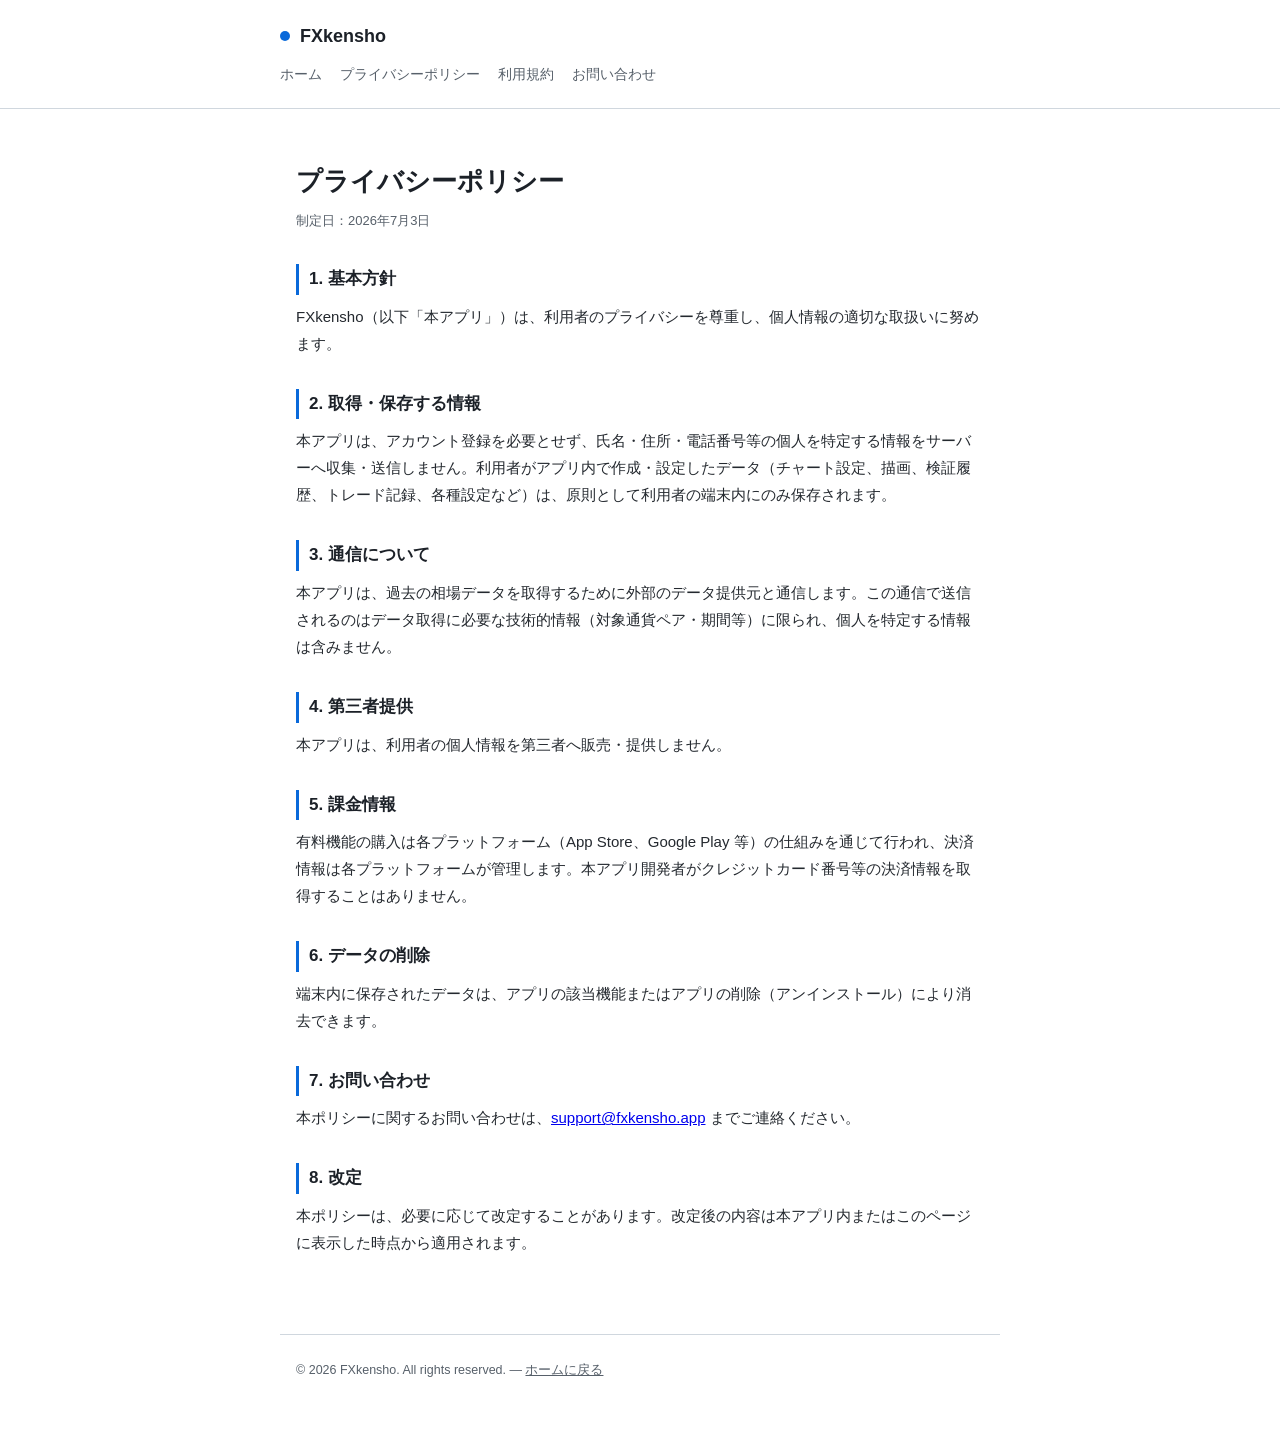
==== privacy/index.html @ a45183e1 "Add files via upload" ====
<!DOCTYPE html>
<html lang="ja">
<head>
<meta charset="UTF-8">
<meta name="viewport" content="width=device-width, initial-scale=1.0">
<title>プライバシーポリシー — FXkensho</title>
<link rel="stylesheet" href="../style.css">
</head>
<body>
<header>
  <div class="brand"><span class="dot"></span>FXkensho</div>
  <nav>
    <a href="/">ホーム</a>
    <a href="/privacy/">プライバシーポリシー</a>
    <a href="/terms/">利用規約</a>
    <a href="mailto:support@fxkensho.app">お問い合わせ</a>
  </nav>
</header>
<main>
  <h1>プライバシーポリシー</h1>
  <p class="updated">制定日：2026年7月3日</p>

  <h2>1. 基本方針</h2>
  <p>FXkensho（以下「本アプリ」）は、利用者のプライバシーを尊重し、個人情報の適切な取扱いに努めます。</p>

  <h2>2. 取得・保存する情報</h2>
  <p>本アプリは、アカウント登録を必要とせず、氏名・住所・電話番号等の個人を特定する情報をサーバーへ収集・送信しません。利用者がアプリ内で作成・設定したデータ（チャート設定、描画、検証履歴、トレード記録、各種設定など）は、原則として利用者の端末内にのみ保存されます。</p>

  <h2>3. 通信について</h2>
  <p>本アプリは、過去の相場データを取得するために外部のデータ提供元と通信します。この通信で送信されるのはデータ取得に必要な技術的情報（対象通貨ペア・期間等）に限られ、個人を特定する情報は含みません。</p>

  <h2>4. 第三者提供</h2>
  <p>本アプリは、利用者の個人情報を第三者へ販売・提供しません。</p>

  <h2>5. 課金情報</h2>
  <p>有料機能の購入は各プラットフォーム（App Store、Google Play 等）の仕組みを通じて行われ、決済情報は各プラットフォームが管理します。本アプリ開発者がクレジットカード番号等の決済情報を取得することはありません。</p>

  <h2>6. データの削除</h2>
  <p>端末内に保存されたデータは、アプリの該当機能またはアプリの削除（アンインストール）により消去できます。</p>

  <h2>7. お問い合わせ</h2>
  <p>本ポリシーに関するお問い合わせは、<a href="mailto:support@fxkensho.app">support@fxkensho.app</a> までご連絡ください。</p>

  <h2>8. 改定</h2>
  <p>本ポリシーは、必要に応じて改定することがあります。改定後の内容は本アプリ内またはこのページに表示した時点から適用されます。</p>
</main>
<footer>
  &copy; 2026 FXkensho. All rights reserved. — <a href="/">ホームに戻る</a>
</footer>
</body>
</html>
---- style.css ----
:root {
  color-scheme: light;
  --fg: #1c2128;
  --muted: #57606a;
  --accent: #0969da;
  --border: #d0d7de;
  --bg: #ffffff;
  --card: #f6f8fa;
}

* { box-sizing: border-box; }

body {
  margin: 0;
  font-family: -apple-system, BlinkMacSystemFont, "Segoe UI", "Hiragino Sans",
    "Noto Sans JP", sans-serif;
  color: var(--fg);
  background: var(--bg);
  line-height: 1.8;
}

header {
  border-bottom: 1px solid var(--border);
  padding: 20px 16px;
}

header .brand {
  max-width: 720px;
  margin: 0 auto;
  display: flex;
  align-items: center;
  gap: 10px;
  font-weight: 700;
  font-size: 18px;
}

header .brand .dot {
  width: 10px;
  height: 10px;
  border-radius: 50%;
  background: var(--accent);
  display: inline-block;
}

nav {
  max-width: 720px;
  margin: 10px auto 0;
  display: flex;
  flex-wrap: wrap;
  row-gap: 6px;
  column-gap: 18px;
  font-size: 14px;
}

nav a { color: var(--muted); text-decoration: none; white-space: nowrap; }
nav a:hover { color: var(--accent); text-decoration: underline; }

main {
  max-width: 720px;
  margin: 0 auto;
  padding: 32px 16px 64px;
}

h1 {
  font-size: 26px;
  margin-bottom: 4px;
}

.updated {
  color: var(--muted);
  font-size: 13px;
  margin-bottom: 28px;
}

h2 {
  font-size: 17px;
  margin-top: 32px;
  margin-bottom: 8px;
  border-left: 3px solid var(--accent);
  padding-left: 10px;
}

p { margin: 0 0 14px; font-size: 15px; color: #24292f; }

.notice {
  background: var(--card);
  border: 1px solid var(--border);
  border-radius: 8px;
  padding: 14px 16px;
  font-size: 13px;
  color: var(--muted);
  margin-bottom: 24px;
}

.cards {
  display: grid;
  gap: 12px;
  margin-top: 20px;
}

.card {
  display: block;
  border: 1px solid var(--border);
  border-radius: 10px;
  padding: 16px 18px;
  text-decoration: none;
  color: var(--fg);
}

.card:hover { border-color: var(--accent); }

.card .t { font-weight: 700; font-size: 15px; margin-bottom: 4px; }
.card .d { color: var(--muted); font-size: 13px; }

footer {
  max-width: 720px;
  margin: 0 auto;
  padding: 24px 16px 48px;
  color: var(--muted);
  font-size: 12.5px;
  border-top: 1px solid var(--border);
}

footer a { color: var(--muted); }
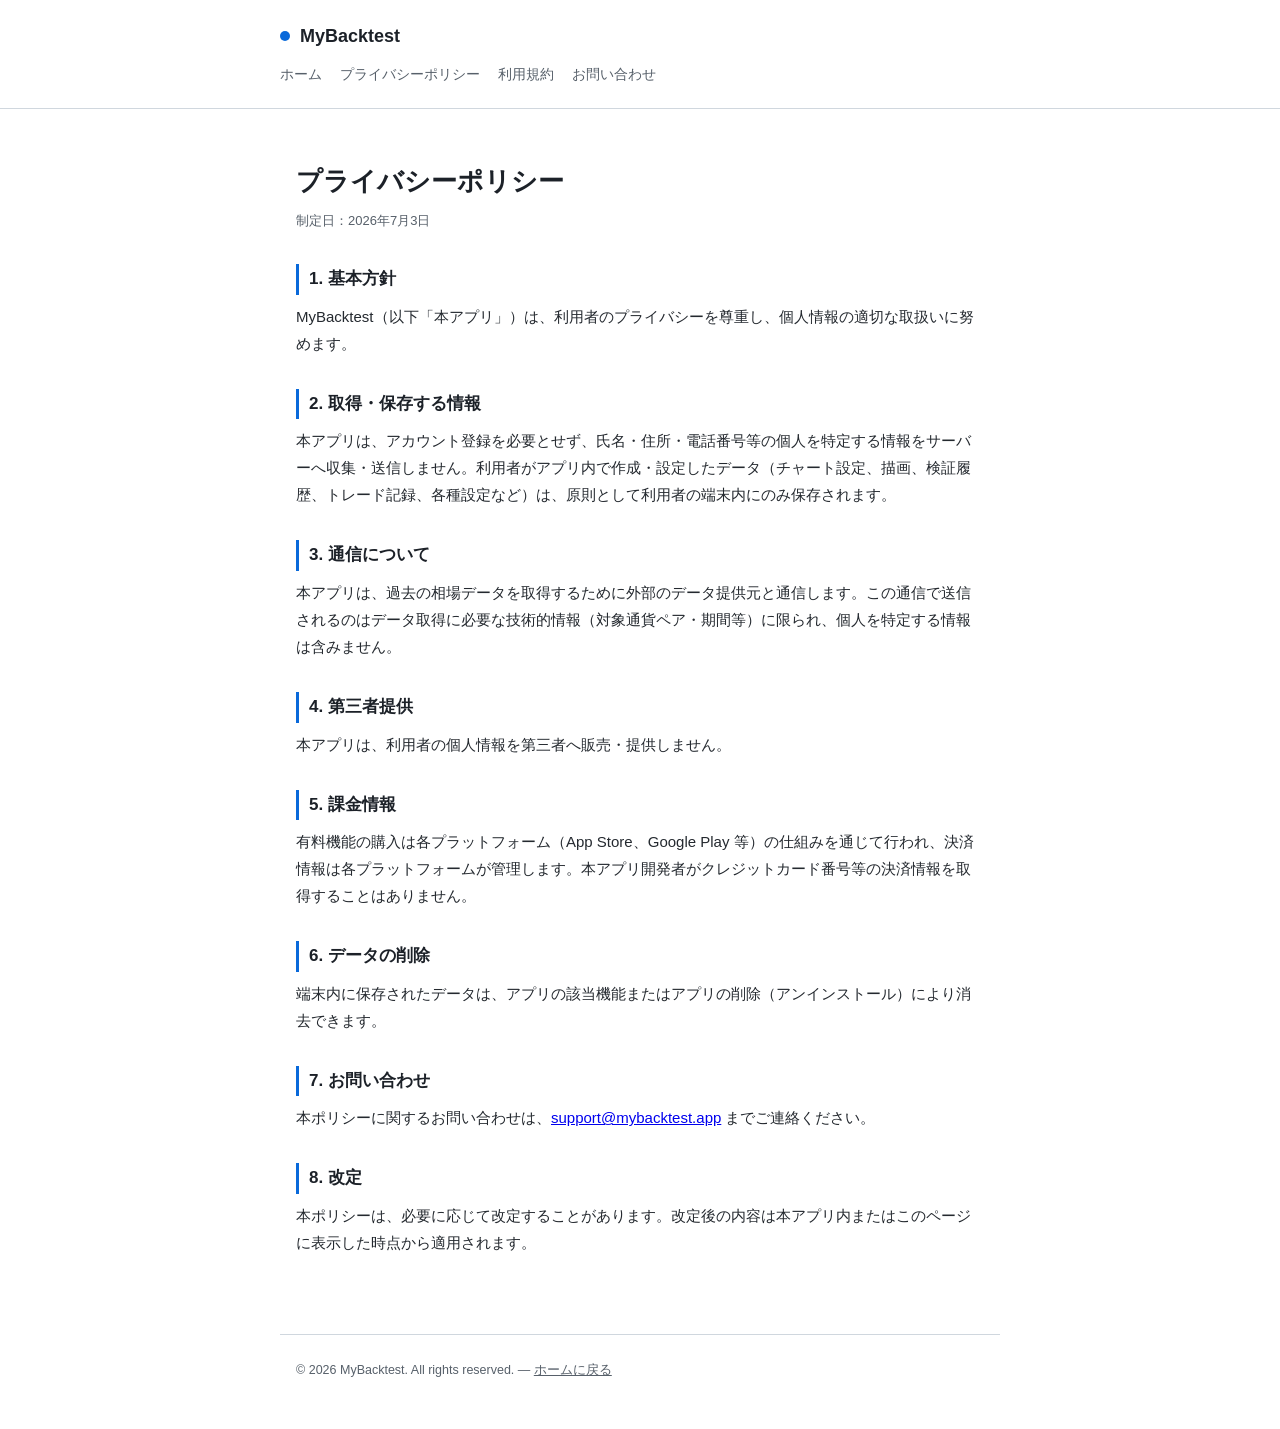
==== commit 48ce9fe0: "rename: FXkensho legal site → MyBacktest (legal.mybacktest.app) Co-Authored-By: Claude Sonnet 5 <nor" ====
--- a/privacy/index.html
+++ b/privacy/index.html
@@ -3,17 +3,17 @@
 <head>
 <meta charset="UTF-8">
 <meta name="viewport" content="width=device-width, initial-scale=1.0">
-<title>プライバシーポリシー — FXkensho</title>
+<title>プライバシーポリシー — MyBacktest</title>
 <link rel="stylesheet" href="../style.css">
 </head>
 <body>
 <header>
-  <div class="brand"><span class="dot"></span>FXkensho</div>
+  <div class="brand"><span class="dot"></span>MyBacktest</div>
   <nav>
     <a href="/">ホーム</a>
     <a href="/privacy/">プライバシーポリシー</a>
     <a href="/terms/">利用規約</a>
-    <a href="mailto:support@fxkensho.app">お問い合わせ</a>
+    <a href="mailto:support@mybacktest.app">お問い合わせ</a>
   </nav>
 </header>
 <main>
@@ -21,7 +21,7 @@
   <p class="updated">制定日：2026年7月3日</p>
 
   <h2>1. 基本方針</h2>
-  <p>FXkensho（以下「本アプリ」）は、利用者のプライバシーを尊重し、個人情報の適切な取扱いに努めます。</p>
+  <p>MyBacktest（以下「本アプリ」）は、利用者のプライバシーを尊重し、個人情報の適切な取扱いに努めます。</p>
 
   <h2>2. 取得・保存する情報</h2>
   <p>本アプリは、アカウント登録を必要とせず、氏名・住所・電話番号等の個人を特定する情報をサーバーへ収集・送信しません。利用者がアプリ内で作成・設定したデータ（チャート設定、描画、検証履歴、トレード記録、各種設定など）は、原則として利用者の端末内にのみ保存されます。</p>
@@ -39,13 +39,13 @@
   <p>端末内に保存されたデータは、アプリの該当機能またはアプリの削除（アンインストール）により消去できます。</p>
 
   <h2>7. お問い合わせ</h2>
-  <p>本ポリシーに関するお問い合わせは、<a href="mailto:support@fxkensho.app">support@fxkensho.app</a> までご連絡ください。</p>
+  <p>本ポリシーに関するお問い合わせは、<a href="mailto:support@mybacktest.app">support@mybacktest.app</a> までご連絡ください。</p>
 
   <h2>8. 改定</h2>
   <p>本ポリシーは、必要に応じて改定することがあります。改定後の内容は本アプリ内またはこのページに表示した時点から適用されます。</p>
 </main>
 <footer>
-  &copy; 2026 FXkensho. All rights reserved. — <a href="/">ホームに戻る</a>
+  &copy; 2026 MyBacktest. All rights reserved. — <a href="/">ホームに戻る</a>
 </footer>
 </body>
 </html>
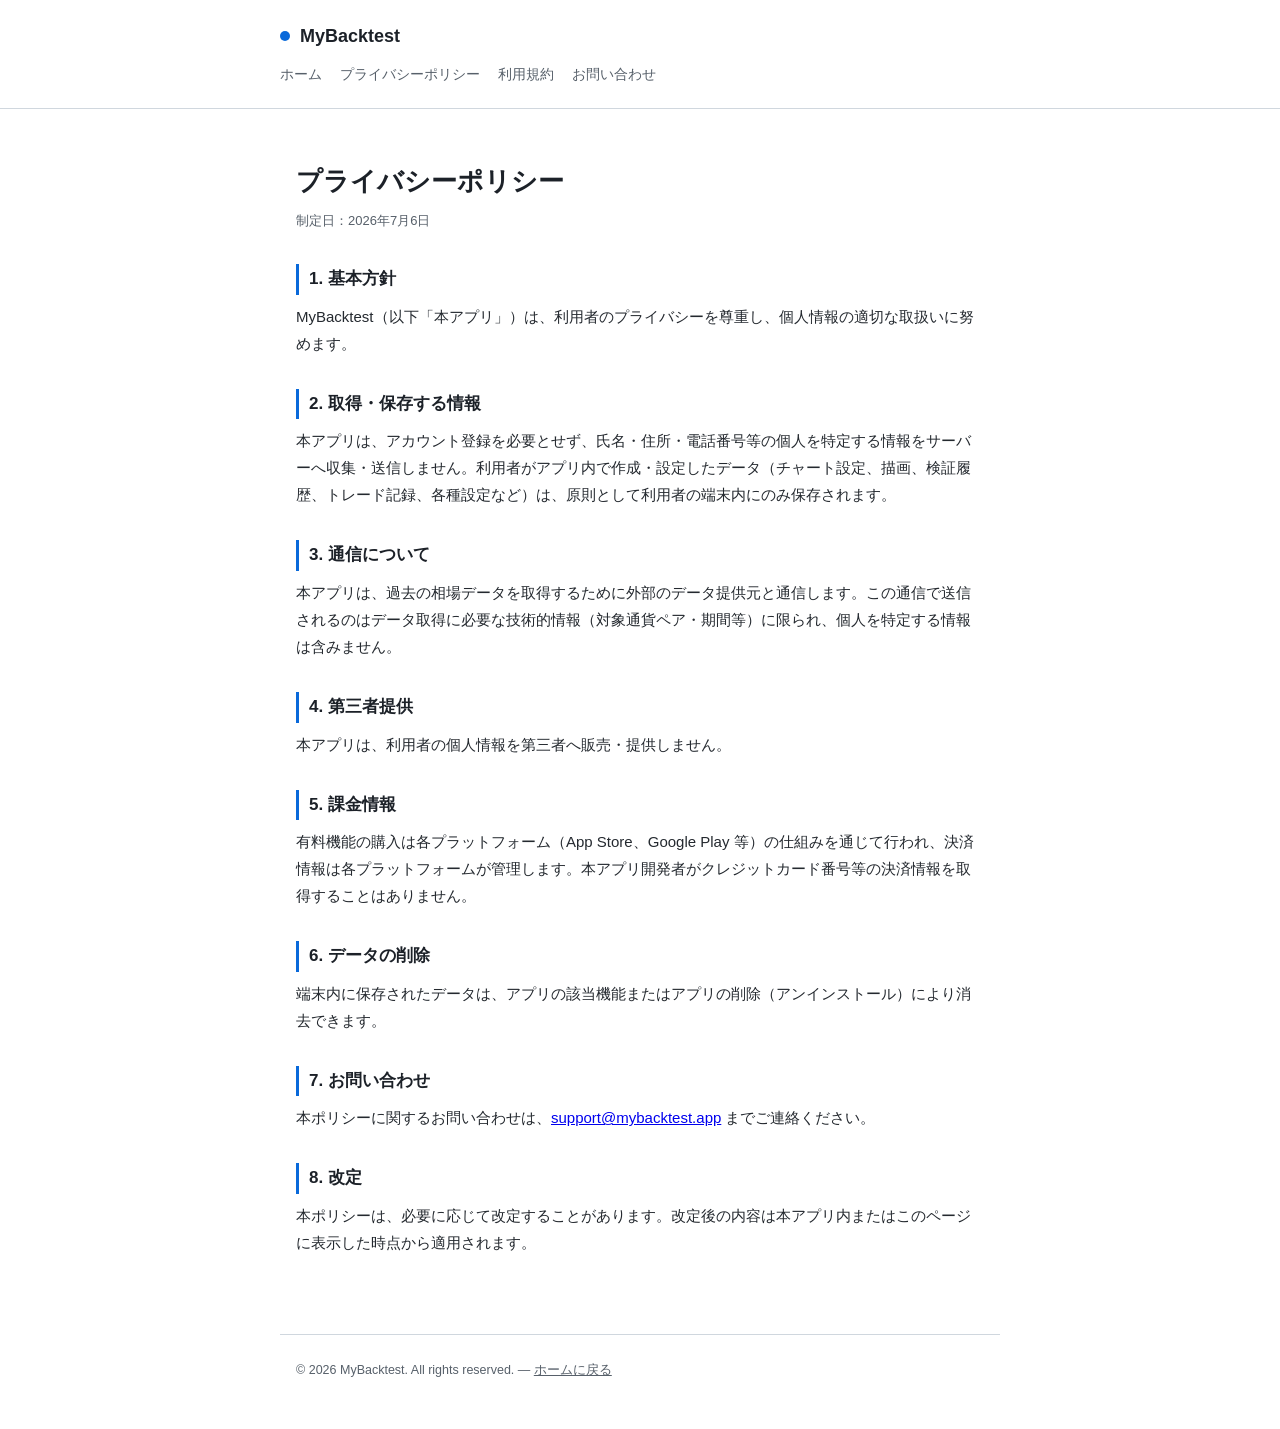
==== commit c7fe4328: "Add files via upload" ====
--- a/privacy/index.html
+++ b/privacy/index.html
@@ -1,51 +1,51 @@
-<!DOCTYPE html>
-<html lang="ja">
-<head>
-<meta charset="UTF-8">
-<meta name="viewport" content="width=device-width, initial-scale=1.0">
-<title>プライバシーポリシー — MyBacktest</title>
-<link rel="stylesheet" href="../style.css">
-</head>
-<body>
-<header>
-  <div class="brand"><span class="dot"></span>MyBacktest</div>
-  <nav>
-    <a href="/">ホーム</a>
-    <a href="/privacy/">プライバシーポリシー</a>
-    <a href="/terms/">利用規約</a>
-    <a href="mailto:support@mybacktest.app">お問い合わせ</a>
-  </nav>
-</header>
-<main>
-  <h1>プライバシーポリシー</h1>
-  <p class="updated">制定日：2026年7月3日</p>
-
-  <h2>1. 基本方針</h2>
-  <p>MyBacktest（以下「本アプリ」）は、利用者のプライバシーを尊重し、個人情報の適切な取扱いに努めます。</p>
-
-  <h2>2. 取得・保存する情報</h2>
-  <p>本アプリは、アカウント登録を必要とせず、氏名・住所・電話番号等の個人を特定する情報をサーバーへ収集・送信しません。利用者がアプリ内で作成・設定したデータ（チャート設定、描画、検証履歴、トレード記録、各種設定など）は、原則として利用者の端末内にのみ保存されます。</p>
-
-  <h2>3. 通信について</h2>
-  <p>本アプリは、過去の相場データを取得するために外部のデータ提供元と通信します。この通信で送信されるのはデータ取得に必要な技術的情報（対象通貨ペア・期間等）に限られ、個人を特定する情報は含みません。</p>
-
-  <h2>4. 第三者提供</h2>
-  <p>本アプリは、利用者の個人情報を第三者へ販売・提供しません。</p>
-
-  <h2>5. 課金情報</h2>
-  <p>有料機能の購入は各プラットフォーム（App Store、Google Play 等）の仕組みを通じて行われ、決済情報は各プラットフォームが管理します。本アプリ開発者がクレジットカード番号等の決済情報を取得することはありません。</p>
-
-  <h2>6. データの削除</h2>
-  <p>端末内に保存されたデータは、アプリの該当機能またはアプリの削除（アンインストール）により消去できます。</p>
-
-  <h2>7. お問い合わせ</h2>
-  <p>本ポリシーに関するお問い合わせは、<a href="mailto:support@mybacktest.app">support@mybacktest.app</a> までご連絡ください。</p>
-
-  <h2>8. 改定</h2>
-  <p>本ポリシーは、必要に応じて改定することがあります。改定後の内容は本アプリ内またはこのページに表示した時点から適用されます。</p>
-</main>
-<footer>
-  &copy; 2026 MyBacktest. All rights reserved. — <a href="/">ホームに戻る</a>
-</footer>
-</body>
-</html>
+<!DOCTYPE html>
+<html lang="ja">
+<head>
+<meta charset="UTF-8">
+<meta name="viewport" content="width=device-width, initial-scale=1.0">
+<title>プライバシーポリシー — MyBacktest</title>
+<link rel="stylesheet" href="../style.css">
+</head>
+<body>
+<header>
+  <div class="brand"><span class="dot"></span>MyBacktest</div>
+  <nav>
+    <a href="/">ホーム</a>
+    <a href="/privacy/">プライバシーポリシー</a>
+    <a href="/terms/">利用規約</a>
+    <a href="mailto:support@mybacktest.app">お問い合わせ</a>
+  </nav>
+</header>
+<main>
+  <h1>プライバシーポリシー</h1>
+  <p class="updated">制定日：2026年7月6日</p>
+
+  <h2>1. 基本方針</h2>
+  <p>MyBacktest（以下「本アプリ」）は、利用者のプライバシーを尊重し、個人情報の適切な取扱いに努めます。</p>
+
+  <h2>2. 取得・保存する情報</h2>
+  <p>本アプリは、アカウント登録を必要とせず、氏名・住所・電話番号等の個人を特定する情報をサーバーへ収集・送信しません。利用者がアプリ内で作成・設定したデータ（チャート設定、描画、検証履歴、トレード記録、各種設定など）は、原則として利用者の端末内にのみ保存されます。</p>
+
+  <h2>3. 通信について</h2>
+  <p>本アプリは、過去の相場データを取得するために外部のデータ提供元と通信します。この通信で送信されるのはデータ取得に必要な技術的情報（対象通貨ペア・期間等）に限られ、個人を特定する情報は含みません。</p>
+
+  <h2>4. 第三者提供</h2>
+  <p>本アプリは、利用者の個人情報を第三者へ販売・提供しません。</p>
+
+  <h2>5. 課金情報</h2>
+  <p>有料機能の購入は各プラットフォーム（App Store、Google Play 等）の仕組みを通じて行われ、決済情報は各プラットフォームが管理します。本アプリ開発者がクレジットカード番号等の決済情報を取得することはありません。</p>
+
+  <h2>6. データの削除</h2>
+  <p>端末内に保存されたデータは、アプリの該当機能またはアプリの削除（アンインストール）により消去できます。</p>
+
+  <h2>7. お問い合わせ</h2>
+  <p>本ポリシーに関するお問い合わせは、<a href="mailto:support@mybacktest.app">support@mybacktest.app</a> までご連絡ください。</p>
+
+  <h2>8. 改定</h2>
+  <p>本ポリシーは、必要に応じて改定することがあります。改定後の内容は本アプリ内またはこのページに表示した時点から適用されます。</p>
+</main>
+<footer>
+  &copy; 2026 MyBacktest. All rights reserved. — <a href="/">ホームに戻る</a>
+</footer>
+</body>
+</html>
